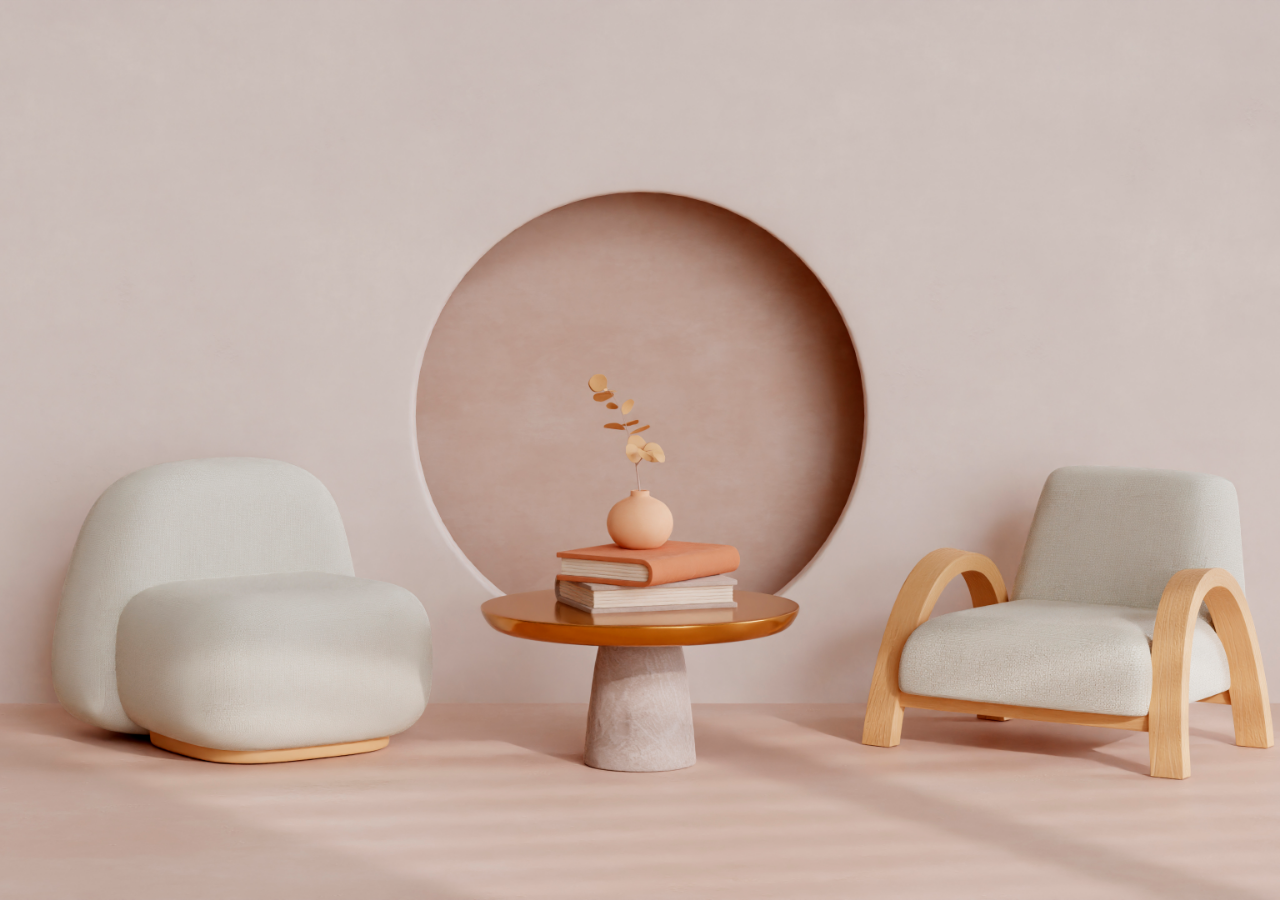
==== cart.html @ 7dc90cdd "i chnged" ====
<!DOCTYPE html>
<html lang="en">
<head>
    <meta charset="UTF-8">
    <meta name="viewport" content="width=device-width, initial-scale=1.0">
    <title>Your Cart - The Cozy Nook</title>
    <link rel="stylesheet" href="style.css">
</head>
<body>
    <!-- isssa hmar -->
     <!--hello-->
    <header>
        <div class="header-content">
            <span class="logo">THE COZY NOOK</span>
            <a href="signin.html" class="sign-in">Sign In</a>
        </div>
    </header>

    <nav>
        <ul>
            <li><a href="index.html">Home</a></li>
            <li><a href="services.html">Services</a></li>
            <li><a href="gallery.html">Gallery</a></li>
            <li><a href="team.html">Team/About Us</a></li>
            <li><a href="contact.html">Contact</a></li>
        </ul>
    </nav>

    <main class="cart-container">
        <h1>Your Shopping Cart</h1>
        <table class="cart-table">
            <thead>
                <tr>
                    <th>Product</th>
                    <th>Quantity</th>
                    <th>Price</th>
                    <th>Total</th>
                    <th>Action</th>
                </tr>
            </thead>
            <tbody id="cart-items">
                <!-- Items will be added dynamically using JavaScript -->
            </tbody>
        </table>

        <div class="cart-summary">
            <p><strong>Grand Total:</strong> $<span id="cart-total">0.00</span></p>
            <button id="checkout-btn">Proceed to Checkout</button>
            <button id="clear-cart">Clear Cart</button>
        </div>
    </main>

    <footer>
        <p>&copy; 2025 THE COZY NOOK | All rights reserved.</p>
    </footer>

    <script src="cart.js"></script>
</body>
</html>
---- style.css ----
/* Modernized CSS for The Cozy Nook with Enhanced UI */
/* Smooth Page Load Animation */
body {
    opacity: 0;
    animation: fadeIn 1s ease-in-out forwards;
}

@keyframes fadeIn {
    from {
        opacity: 0;
        transform: translateY(-10px);
    }
    to {
        opacity: 1;
        transform: translateY(0);
    }
}

body {
    font-family: 'Merriweather', serif; /* Updated to a more modern and elegant font */
    margin: 0;
    padding: 0;
    background: url('images/image2.jpg') no-repeat center center fixed;
    background-size: cover;
    color: #333;
    display: flex;
    flex-direction: column;
    min-height: 100vh;

    header {
        background: #CA9978;
        color: white;
        padding: 2rem 0;
        text-align: center;
        font-size: 2.5rem;
        font-weight: bold;
        text-transform: uppercase;
        letter-spacing: 2px;
        font-family: 'Playfair Display', serif;
        margin-bottom: 20px;
        position: relative;
    }
    
    .header-content {
        display: flex;
        justify-content: space-between;
        align-items: center;
        width: 90%;
        margin: 0 auto;
        max-width: 1200px;
    }
    
    .logo {
        flex-grow: 1;
        text-align: center;
    }
    
    .sign-in {
        background: white;
        color: #CA9978;
        font-size: 1rem;
        font-weight: bold;
        border: none;
        padding: 10px 20px;
        border-radius: 5px;
        cursor: pointer;
        text-transform: uppercase;
        transition: 0.3s ease-in-out;
    }
    
    .sign-in:hover {
        background: #b88364;
        color: white;
    }
}    


/* Modern Navigation Bar */
nav {
    background: white;
    padding: 1rem 2rem;
    display: flex;
    justify-content: space-between;
    align-items: center;
    box-shadow: 0 4px 8px rgba(0, 0, 0, 0.1);
    border-radius: 15px;
    margin: 0 auto;
    max-width: 90%;
    position: sticky;
    top: 0;
    z-index: 1000;
}

nav ul {
    list-style: none;
    padding: 0;
    display: flex;
    justify-content: center;
    gap: 20px;
    margin: 0;
}

nav ul li {
    margin: 0 15px;
}

nav ul li a {
    text-decoration: none;
    color: #3F2537;
    font-weight: bold;
    padding: 10px 15px;
    transition: all 0.3s ease-in-out;
    font-size: 1.2rem;
    font-family: 'Merriweather', serif; /* Updated font */
}/* Dropdown Styling */
select {
    background: #CA9978; /* Background color */
    color: white; /* Text color */
    padding: 8px;
    border: 1px solid #b27c6b;
    border-radius: 5px;
    font-family: 'Merriweather', serif;
    font-size: 16px;
}

/* Dropdown Options */
select option {
    background: #EAD3C0; /* Change this to match your theme */
    color: #3F2537; /* Text color */
    font-family: 'Merriweather', serif;
}

/* Change hover & selected item color */
select option:hover, 
select option:checked {
    background: #C39272 !important; /* Highlight color */
    color: white !important;
}

option {
    background: white;
    color: #3F2537;
    padding: 10px;
}


nav ul li a:hover {
    color: #CA9978;
    transform: scale(1.1);
}

/* Hero Section */
.hero {
    text-align: center;
    padding: 80px 20px;
    color: white;
    background: rgba(233, 209, 209, 0.4);
    backdrop-filter: blur(5px);
}

.hero h1 {
    font-size: 3rem;
    font-weight: bold;
    font-family: 'Merriweather', serif;
}

.hero p {
    font-size: 1.2rem;
    margin-top: 10px;
    font-family: 'Merriweather', serif;
}

.cta-button {
    display: inline-block;
    margin-top: 20px;
    padding: 12px 24px;
    background: #CA9978;
    color: white;
    font-size: 1.2rem;
    text-decoration: none;
    border-radius: 8px;
    transition: 0.3s;
}

.cta-button:hover {
    background: #b27c6b;
}

/* Featured Products Section */
.featured-products {
    text-align: center;
    padding: 60px 20px;
}

.featured-products h2 {
    font-size: 2rem;
    margin-bottom: 20px;
    font-family: 'Merriweather', serif;
}

.product-grid {
    display: flex;
    justify-content: center;
    gap: 20px;
    flex-wrap: wrap;
}

.product {
    background: white;
    border-radius: 10px;
    padding: 15px;
    box-shadow: 0 4px 8px rgba(0,0,0,0.1);
    text-align: center;
    width: 280px;
}

.product img {
    width: 100%;
    border-radius: 10px;
    object-fit: cover;
    max-height: 250px;
    transition: transform 0.3s ease-in-out;
}

/* Bounce Effect on Hover */
.product:hover img {
    animation: bounce 0.6s ease-in-out;
}

/* Bounce Animation */
@keyframes bounce {
    0% { transform: translateY(0); }
    30% { transform: translateY(-10px); }
    60% { transform: translateY(5px); }
    100% { transform: translateY(0); }
}


/* Testimonials Section */
.testimonials {
    text-align: center;
    padding: 50px 20px;
    background: #F5F5F5;
}

.testimonial {
    max-width: 600px;
    margin: auto;
    font-style: italic;
    color: #333;
    font-family: 'Merriweather', serif;
}

/* Floating Social Icons */
.floating-icons {
    position: fixed;
    right: 20px;
    bottom: 50px;
    display: flex;
    flex-direction: column;
    gap: 15px;
    z-index: 1000;
}

.floating-icons a img {
    width: 40px;
    height: 40px;
    border-radius: 50%;
    transition: transform 0.3s ease-in-out, box-shadow 0.3s ease-in-out;
}

.floating-icons a img:hover {
    transform: scale(1.2);
    box-shadow: 0 4px 8px rgba(0, 0, 0, 0.2);
}

/* Floating WhatsApp Button */
.whatsapp-float {
    position: fixed;
    right: 20px;
    bottom: 170px;
    z-index: 1000;
}

.whatsapp-float img {
    width: 50px;
    height: 50px;
    border-radius: 50%;
    transition: transform 0.3s ease-in-out;
}

.whatsapp-float img:hover {
    transform: scale(1.2);
}

/* Footer */
footer {
    background:#97551B;
    color: white;
    text-align: center;
    padding: 10px 0;
    position: relative;
    width: 100%;
}/* ======== FIXES FOR GALLERY PAGE (DOES NOT TOUCH HOME PAGE) ======== */

/* Fix Dropdown Styling */
#category-select {
    background: #CA9978;
    color: white;
    padding: 12px;  /* Increased padding for better look */
    border: 1px solid #b27c6b;
    border-radius: 8px;  /* Slightly rounded corners */
    font-size: 18px;  /* Larger text */
    font-family: 'Merriweather', serif;
    cursor: pointer;
    width: 280px;  /* Increased width for better appearance */
    display: block;
    margin: 10px auto;
    text-align: center;
}

/* Improve Dropdown Options */
#category-select option {
    background: #EAD3C0;
    color: #3F2537;
    font-family: 'Merriweather', serif;
    padding: 10px;
    font-size: 16px;
}

/* Hover & Selected Effect */
#category-select option:hover,
#category-select option:checked {
    background: #C39272 !important;
    color: white !important;
}

/* Fix Gallery Image Sizing */
.gallery-category {
    display: none;
    flex-direction: column;
    align-items: center;
    text-align: center;
    margin-top: 20px;
}

/* Ensure images are properly sized */
.gallery-category img {
    display: none;
    width: 100%; /* Make images responsive */
    max-width: 450px; /* Set a max size */
    height: auto;
    margin-top: 10px;
    border-radius: 10px;
    box-shadow: 0 4px 8px rgba(0, 0, 0, 0.2);
    transition: transform 0.3s ease-in-out;
}

/* Show first image in the selected category */
.gallery-category img:first-child {
    display: block;
}

/* Image Titles */
.gallery-category h3 {
    font-size: 1.6rem;  /* Slightly bigger */
    font-weight: bold;
    color: #3F2537;
    text-align: center;
    margin-top: 10px;
}

/* Hover Effect */
.gallery-category img:hover {
    transform: scale(1.05);
}/* Cart Page Styles */
.cart-container {
    width: 90%;
    max-width: 1000px;
    margin: 50px auto;
    padding: 20px;
    background: rgba(255, 255, 255, 0.9);
    border-radius: 10px;
    box-shadow: 0 4px 10px rgba(0, 0, 0, 0.2);
    text-align: center;
}

/* Cart Table */
.cart-table {
    width: 100%;
    border-collapse: collapse;
    margin-bottom: 20px;
}

.cart-table th, .cart-table td {
    padding: 12px;
    border-bottom: 1px solid #CA9978;
}

.cart-table th {
    background: #CA9978;
    color: white;
}

.cart-table td {
    font-size: 1.1rem;
}

/* Cart Summary */
.cart-summary {
    font-size: 1.4rem;
    margin-top: 20px;
}

/* Buttons */
#checkout-btn, #clear-cart {
    padding: 12px 20px;
    font-size: 1rem;
    font-weight: bold;
    border: none;
    border-radius: 5px;
    cursor: pointer;
    transition: 0.3s;
    margin: 10px;
}

#checkout-btn {
    background: #CA9978;
    color: white;
}

#checkout-btn:hover {
    background: #b27c6b;
}

#clear-cart {
    background: red;
    color: white;
}

#clear-cart:hover {
    background: darkred;
}

/* Responsive */
@media (max-width: 768px) {
    .cart-table {
        font-size: 0.9rem;
    }
}
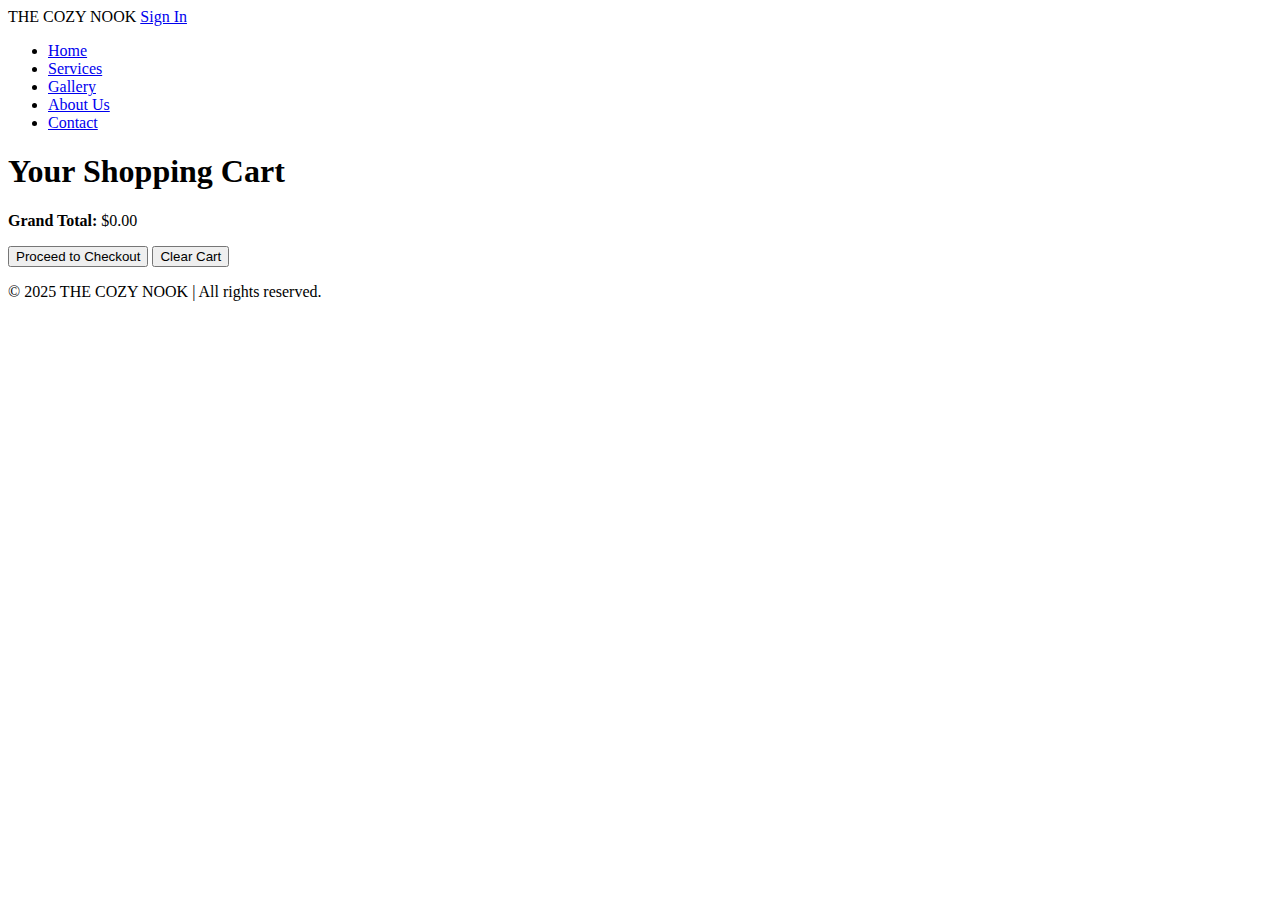
==== commit ebb057d6: "renamed the about us option" ====
--- a/cart.html
+++ b/cart.html
@@ -4,11 +4,10 @@
     <meta charset="UTF-8">
     <meta name="viewport" content="width=device-width, initial-scale=1.0">
     <title>Your Cart - The Cozy Nook</title>
-    <link rel="stylesheet" href="style.css">
+    <link rel="stylesheet" href="cart.css">
 </head>
 <body>
-    <!-- isssa hmar -->
-     <!--hello-->
+
     <header>
         <div class="header-content">
             <span class="logo">THE COZY NOOK</span>
@@ -21,28 +20,14 @@
             <li><a href="index.html">Home</a></li>
             <li><a href="services.html">Services</a></li>
             <li><a href="gallery.html">Gallery</a></li>
-            <li><a href="team.html">Team/About Us</a></li>
+            <li><a href="team.html">About Us</a></li>
             <li><a href="contact.html">Contact</a></li>
         </ul>
     </nav>
 
     <main class="cart-container">
         <h1>Your Shopping Cart</h1>
-        <table class="cart-table">
-            <thead>
-                <tr>
-                    <th>Product</th>
-                    <th>Quantity</th>
-                    <th>Price</th>
-                    <th>Total</th>
-                    <th>Action</th>
-                </tr>
-            </thead>
-            <tbody id="cart-items">
-                <!-- Items will be added dynamically using JavaScript -->
-            </tbody>
-        </table>
-
+        
         <div class="cart-summary">
             <p><strong>Grand Total:</strong> $<span id="cart-total">0.00</span></p>
             <button id="checkout-btn">Proceed to Checkout</button>
